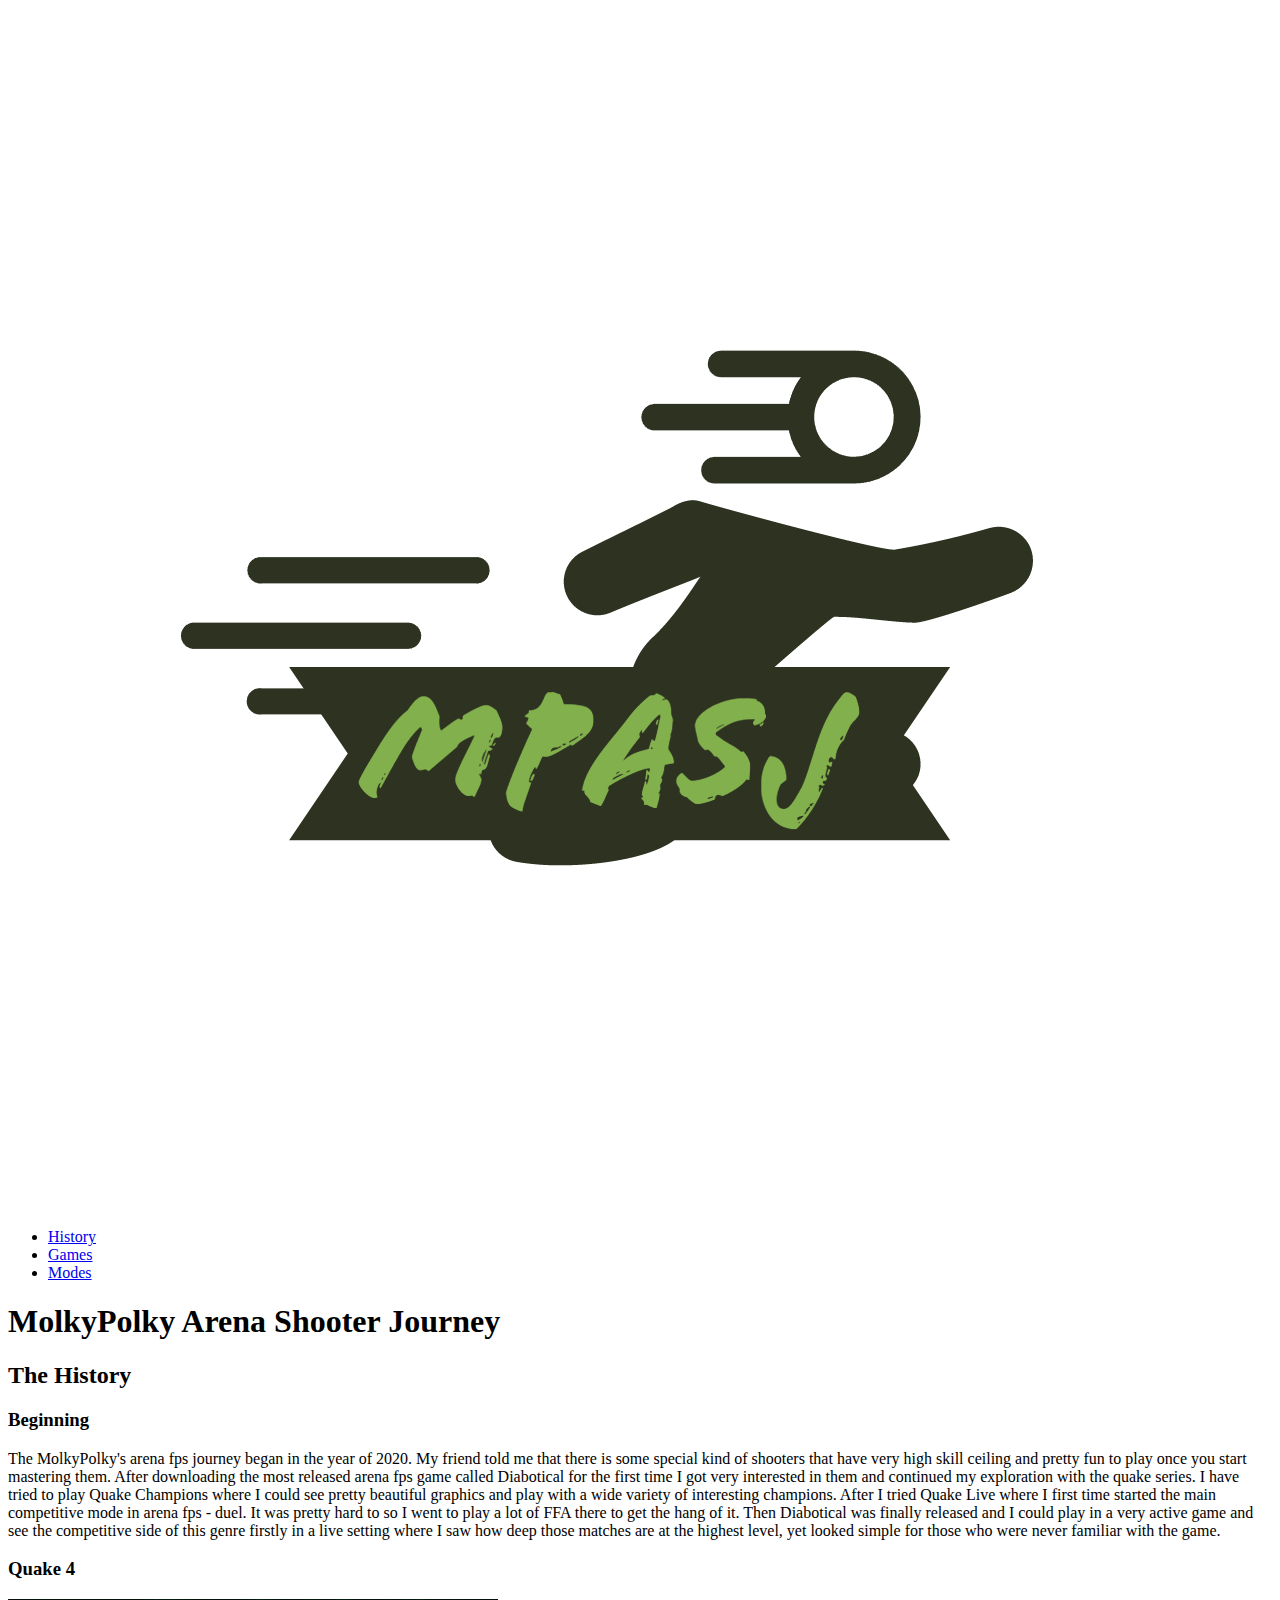
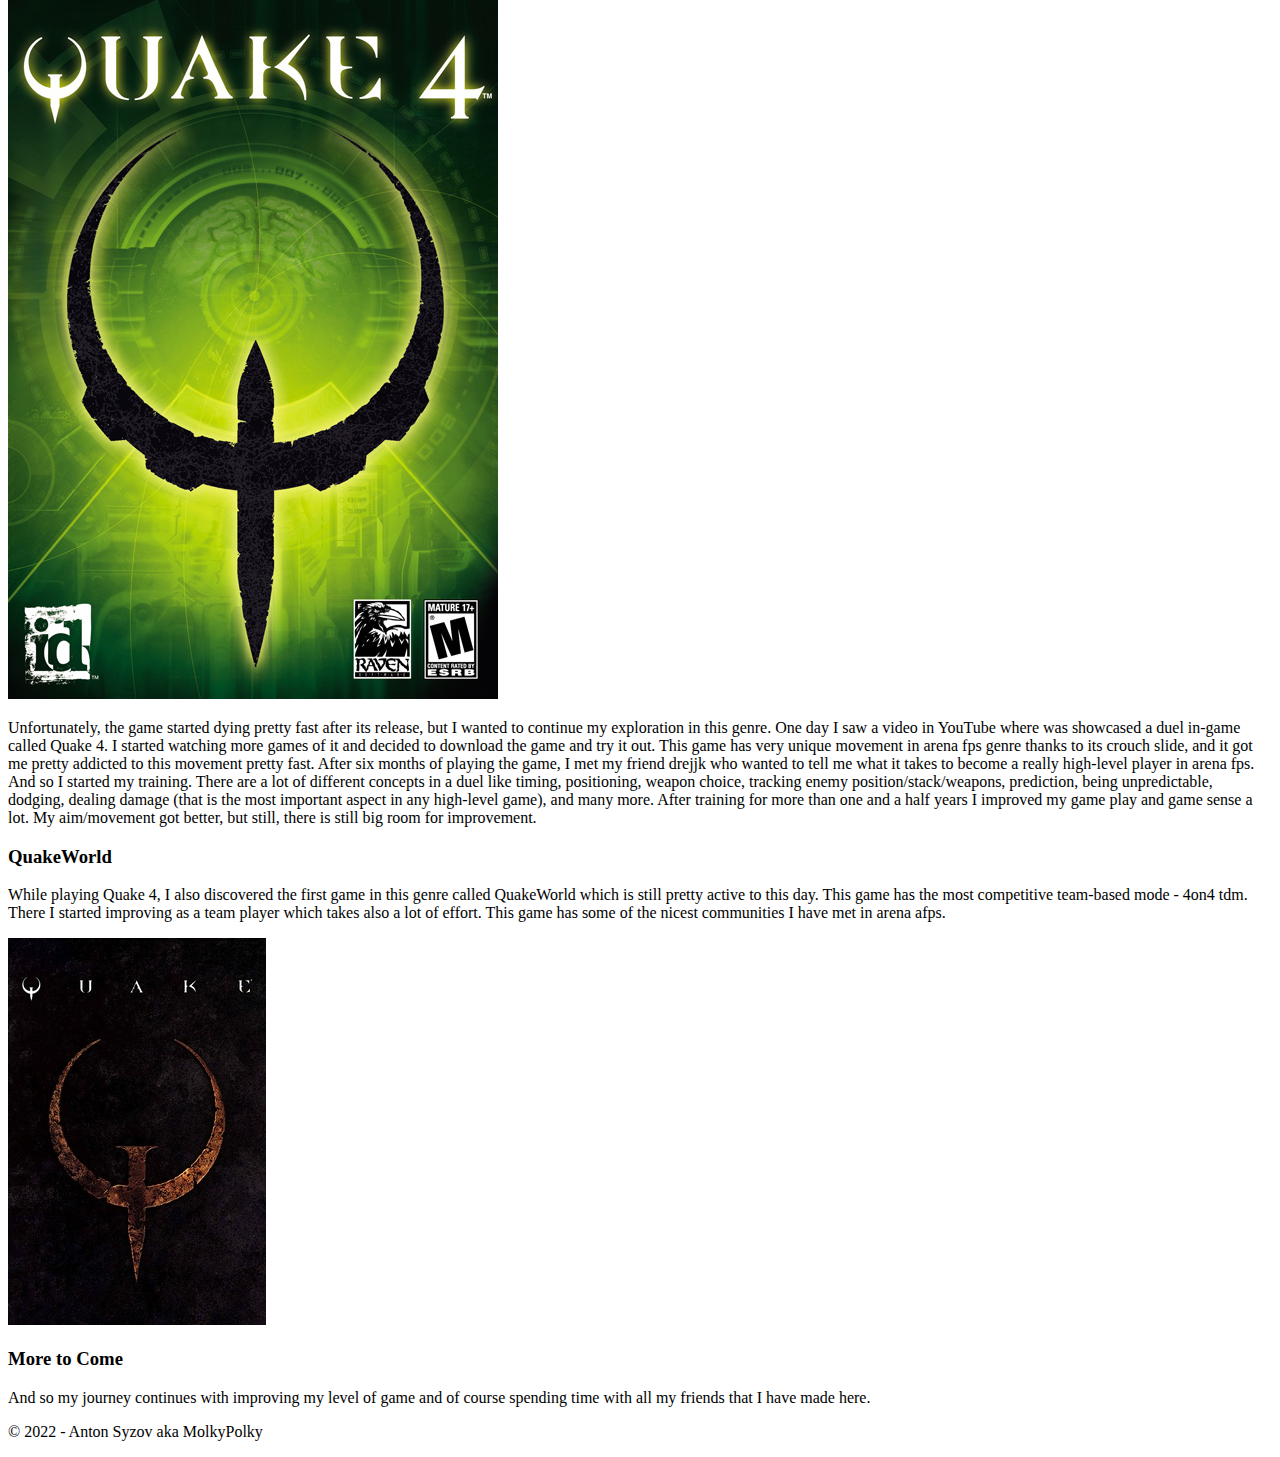
==== mpasj/index.html @ 193b8090 "mpasj html" ====
<!DOCTYPE html>
<html lang="en">
  <head>
    <meta charset="UTF-8" />
    <meta http-equiv="X-UA-Compatible" content="IE=edge" />
    <meta
      name="viewport"
      content="width=device-width, initial-scale=1.0"
    />
    <title>MolkyPolky Arena Shooter Journey | The History</title>
  </head>
  <body>
    <header>
      <a class="logo__link" href="index.html">
        <img class="logo__img" src="images/logo.png" alt="logo" />
      </a>
      <nav>
        <ul>
          <li><a href="index.html">History</a></li>
          <li><a href="games.html">Games</a></li>
          <li><a href="modes.html">Modes</a></li>
        </ul>
      </nav>
    </header>
    <div class="hero">
      <div class="hero-box">
        <!-- TODO: Find image or a video for background -->
      </div>
      <section class="hero-msg">
        <h1>MolkyPolky Arena Shooter Journey</h1>
      </section>
    </div>
    <main>
      <!-- TODO: https://www.w3schools.com/howto/howto_css_timeline.asp -->
      <h2>The History</h2>
      <h3>Beginning</h3>
      <p>
        The MolkyPolky's arena fps journey began in the year of 2020.
        My friend told me that there is some special kind of shooters
        that have very high skill ceiling and pretty fun to play once
        you start mastering them. After downloading the most released
        arena fps game called Diabotical for the first time I got very
        interested in them and continued my exploration with the quake
        series. I have tried to play Quake Champions where I could see
        pretty beautiful graphics and play with a wide variety of
        interesting champions. After I tried Quake Live where I first
        time started the main competitive mode in arena fps - duel. It
        was pretty hard to so I went to play a lot of FFA there to get
        the hang of it. Then Diabotical was finally released and I
        could play in a very active game and see the competitive side
        of this genre firstly in a live setting where I saw how deep
        those matches are at the highest level, yet looked simple for
        those who were never familiar with the game.
      </p>
      <h3>Quake 4</h3>
      <img src="images/Quake_4_cover.jpg" alt="quake 4" />
      <p>
        Unfortunately, the game started dying pretty fast after its
        release, but I wanted to continue my exploration in this
        genre. One day I saw a video in YouTube where was showcased a
        duel in-game called Quake 4. I started watching more games of
        it and decided to download the game and try it out. This game
        has very unique movement in arena fps genre thanks to its
        crouch slide, and it got me pretty addicted to this movement
        pretty fast. After six months of playing the game, I met my
        friend drejjk who wanted to tell me what it takes to become a
        really high-level player in arena fps. And so I started my
        training. There are a lot of different concepts in a duel like
        timing, positioning, weapon choice, tracking enemy
        position/stack/weapons, prediction, being unpredictable,
        dodging, dealing damage (that is the most important aspect in
        any high-level game), and many more. After training for more
        than one and a half years I improved my game play and game
        sense a lot. My aim/movement got better, but still, there is
        still big room for improvement.
      </p>
      <h3>QuakeWorld</h3>
      <p>
        While playing Quake 4, I also discovered the first game in
        this genre called QuakeWorld which is still pretty active to
        this day. This game has the most competitive team-based mode -
        4on4 tdm. There I started improving as a team player which
        takes also a lot of effort. This game has some of the nicest
        communities I have met in arena afps.
      </p>
      <img src="images/Quake1cover.jpg" alt="QuakeWorld" />
      <h3>More to Come</h3>
      <p>
        And so my journey continues with improving my level of game
        and of course spending time with all my friends that I have
        made here.
      </p>
    </main>
    <footer>
      <p>&copy; 2022 - Anton Syzov aka MolkyPolky</p>
    </footer>
  </body>
</html>
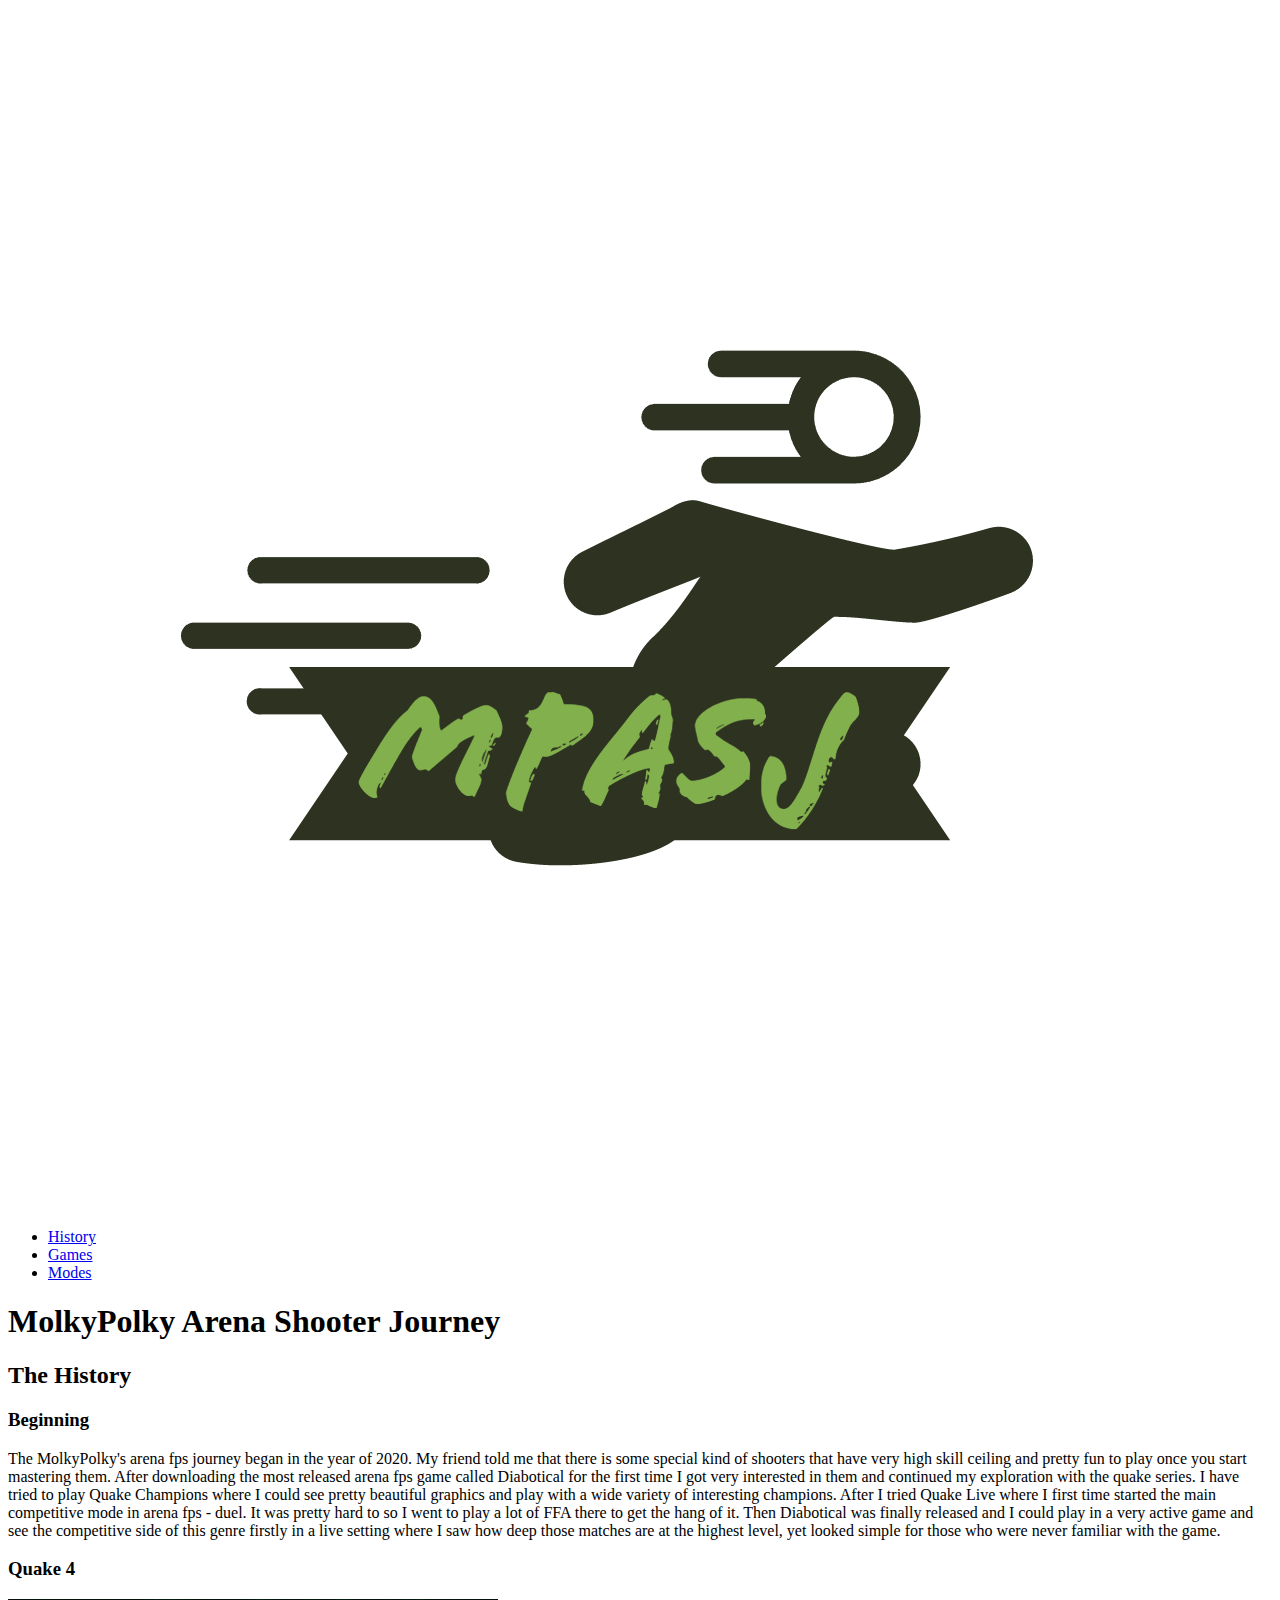
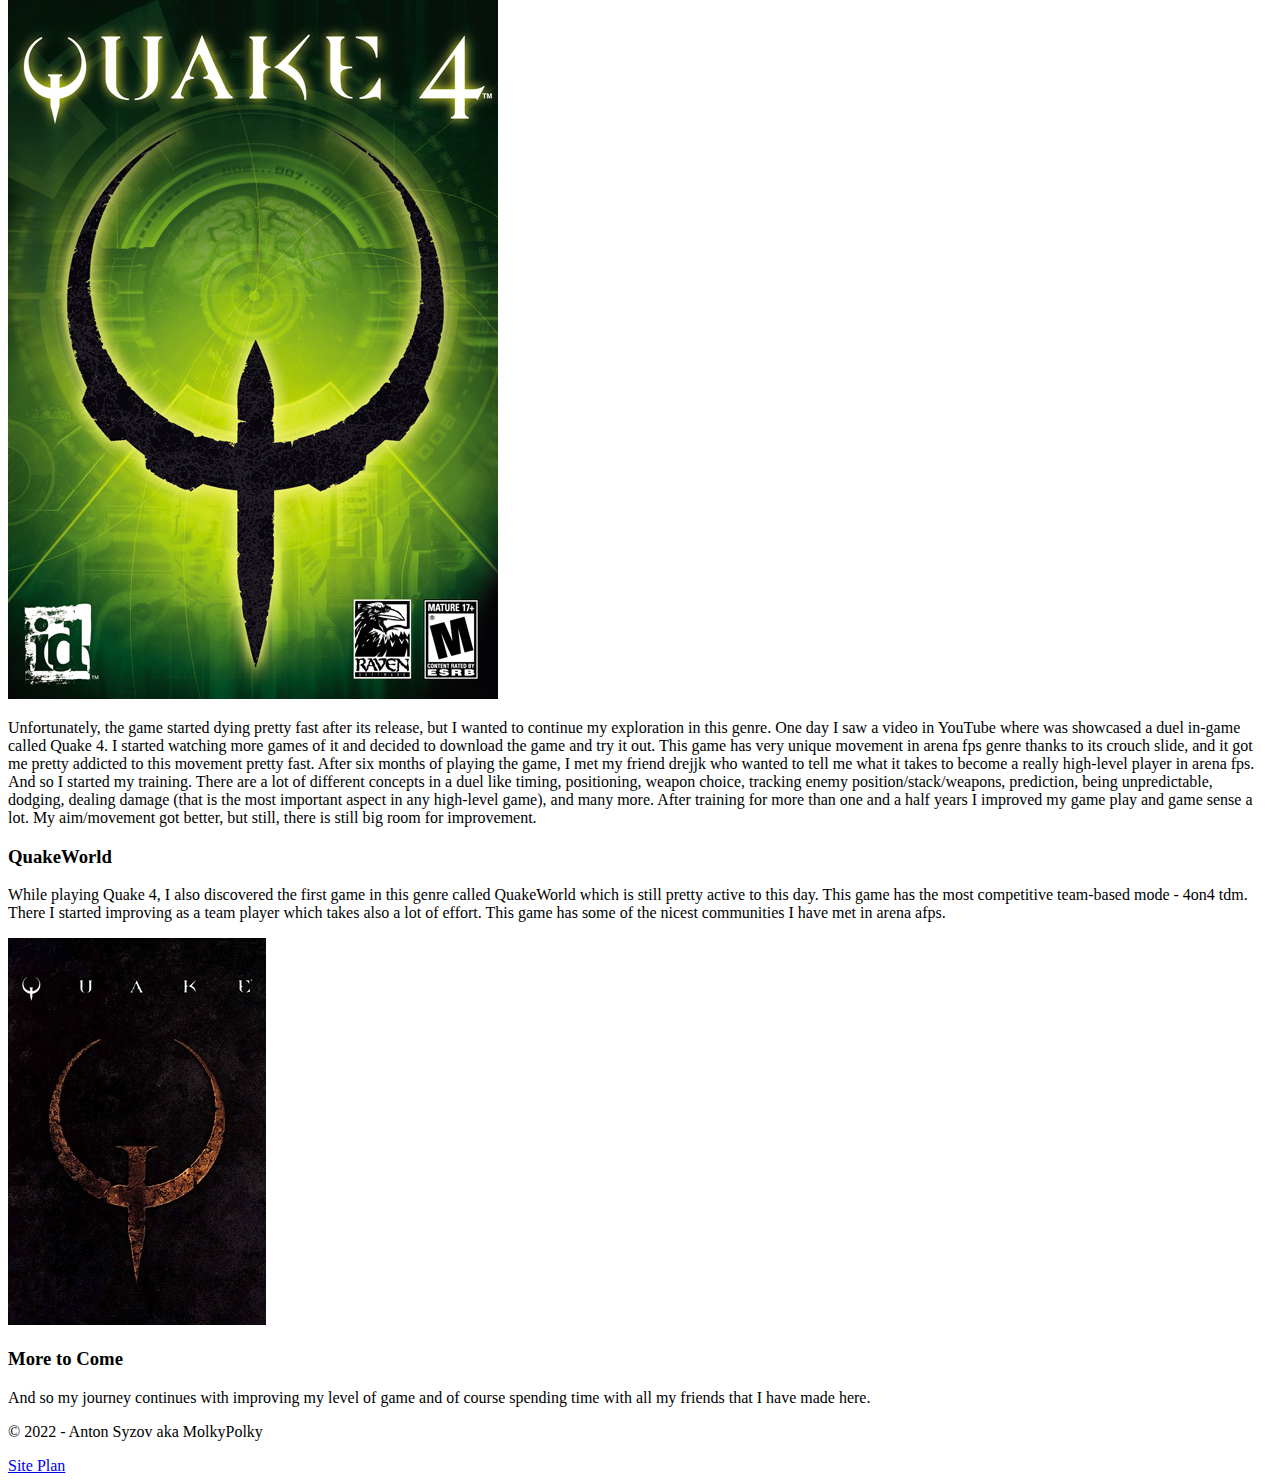
==== commit 4fd549de: "added mpasj site-plan link to footer" ====
--- a/mpasj/index.html
+++ b/mpasj/index.html
@@ -93,6 +93,7 @@
     </main>
     <footer>
       <p>&copy; 2022 - Anton Syzov aka MolkyPolky</p>
+      <a href="site-plan.html">Site Plan</a>
     </footer>
   </body>
 </html>
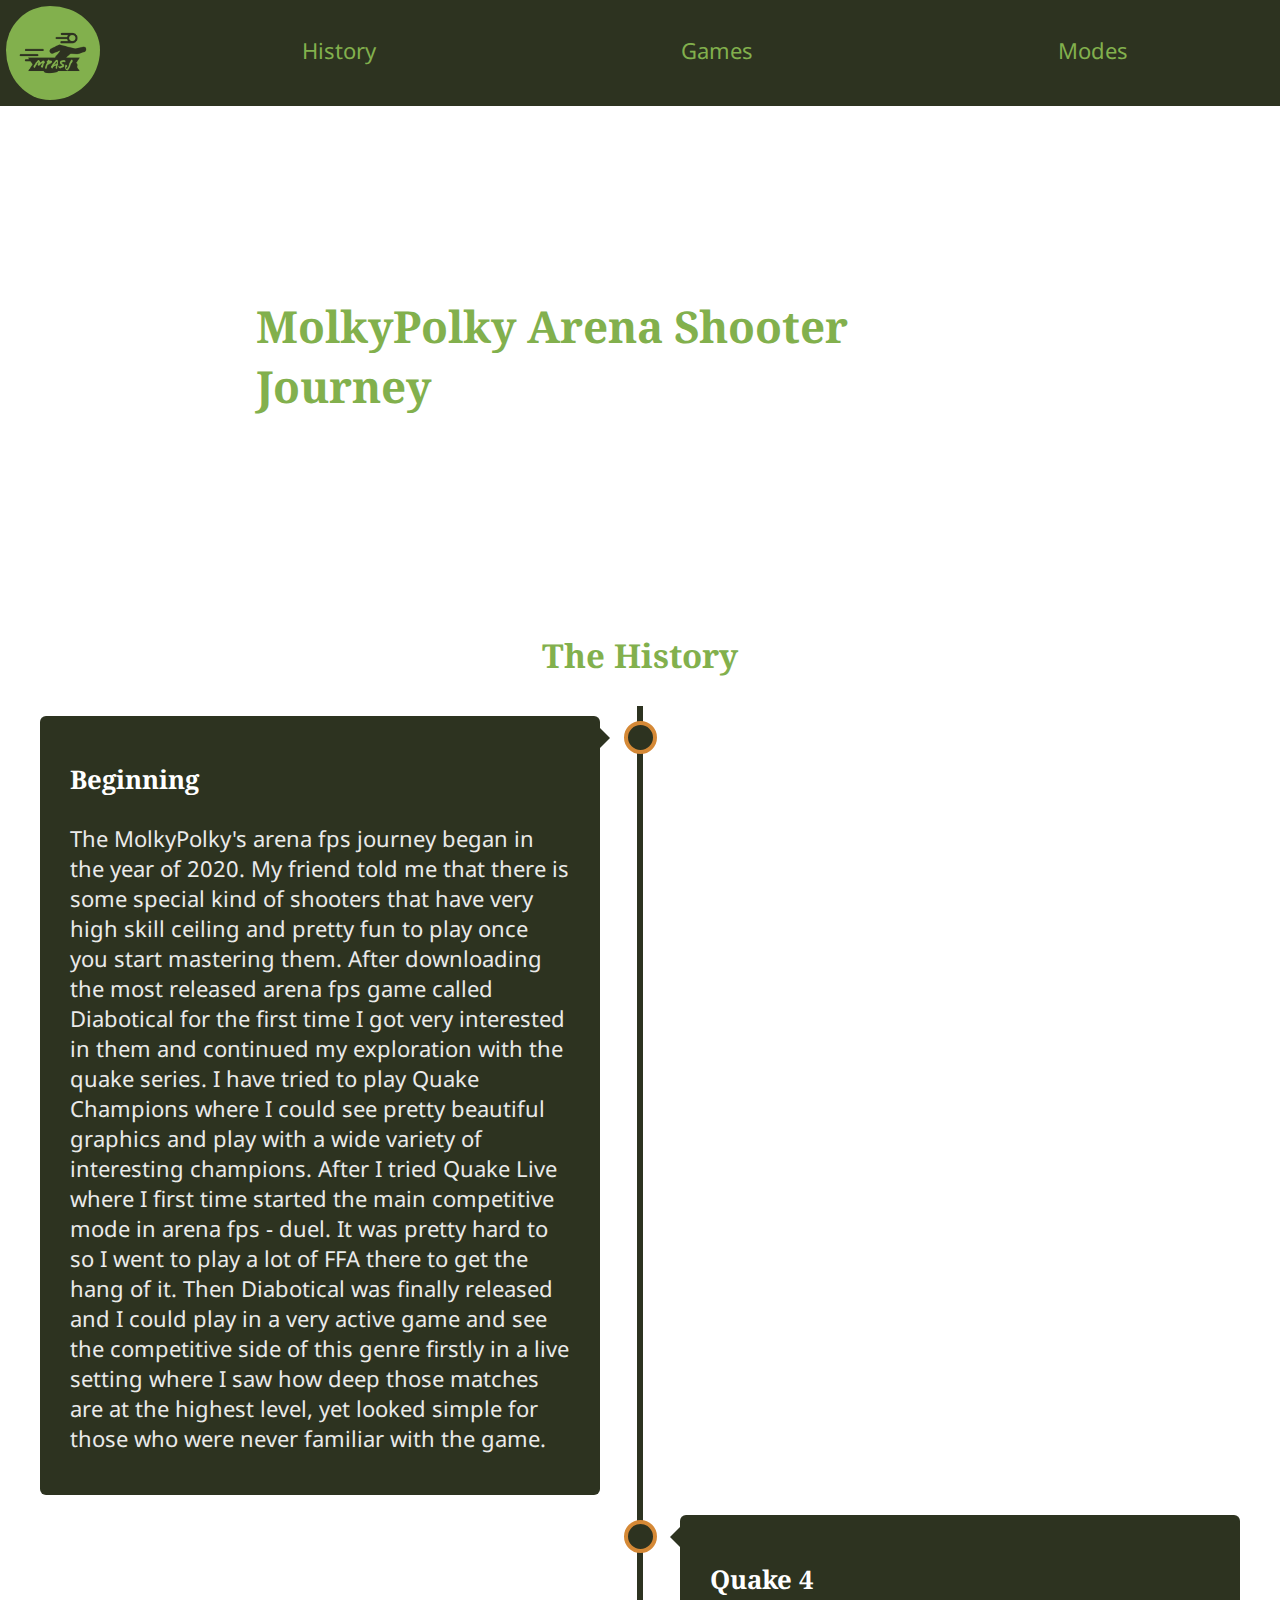
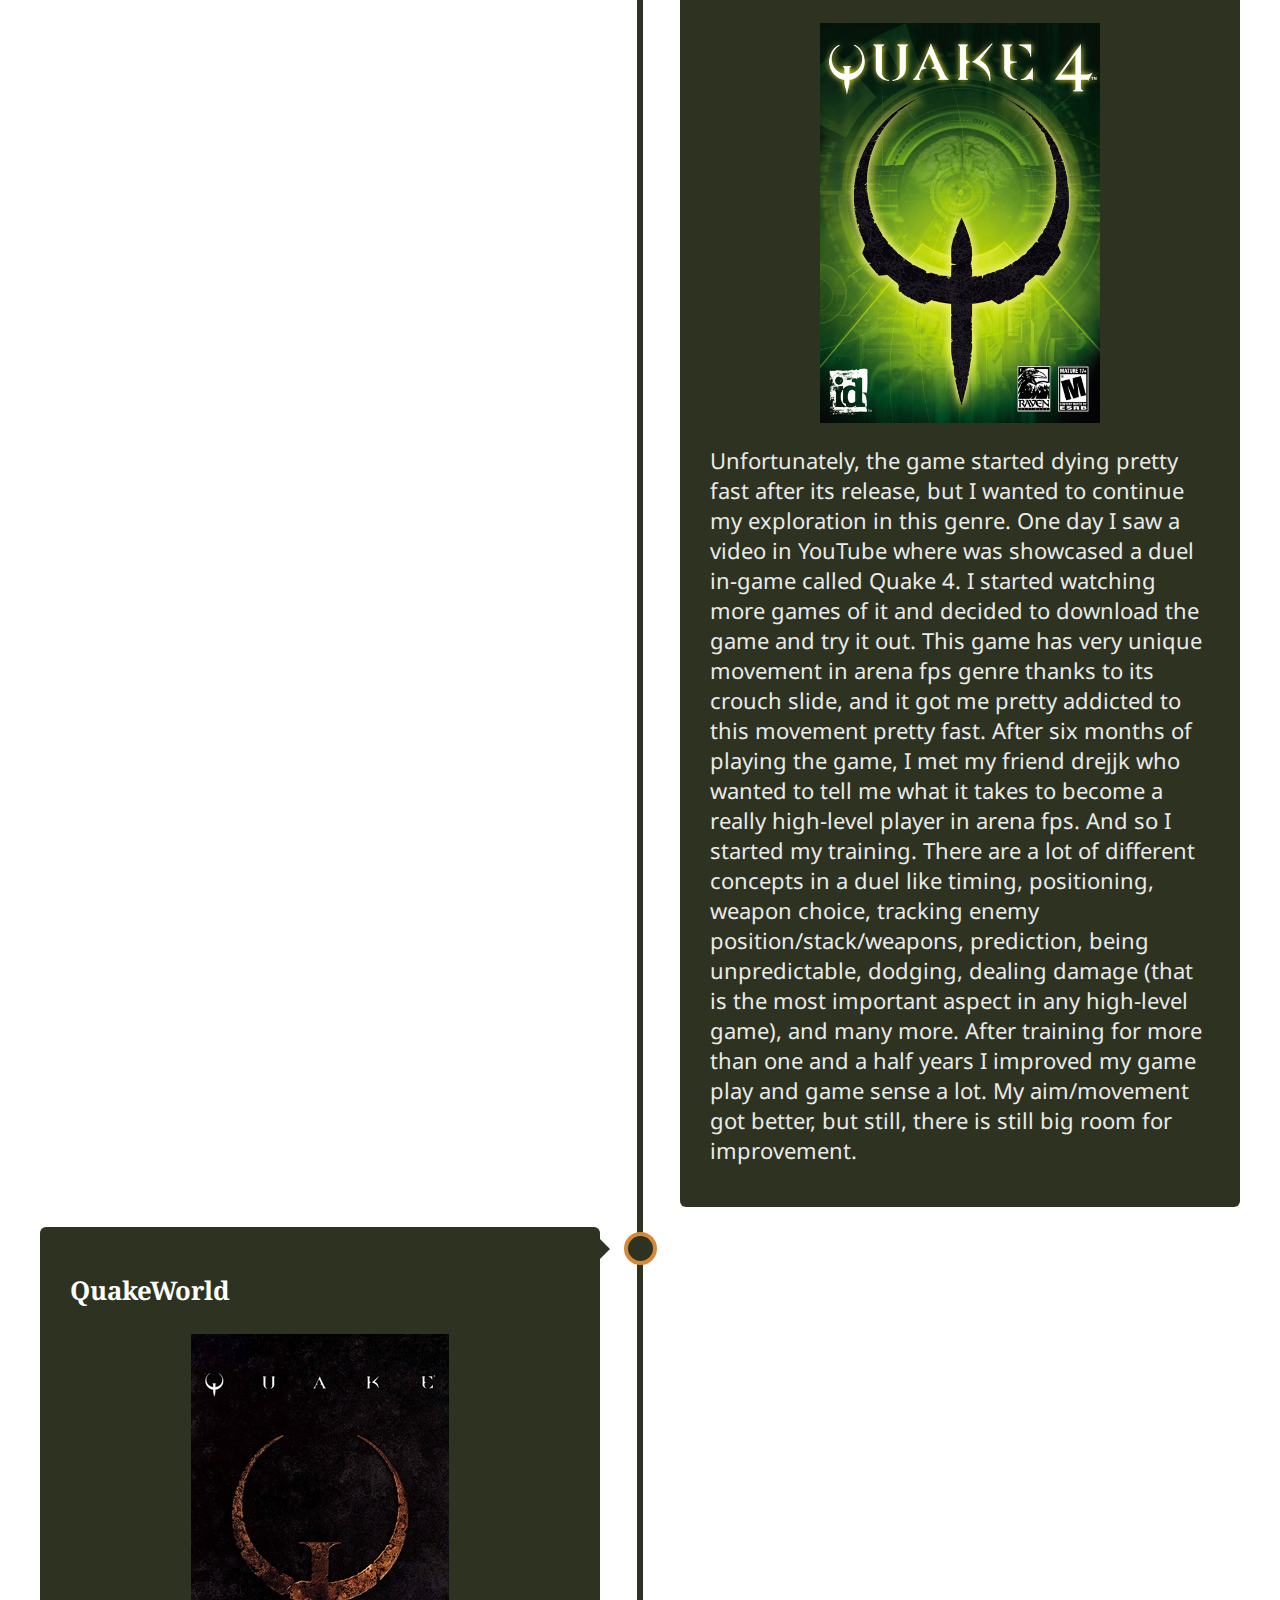
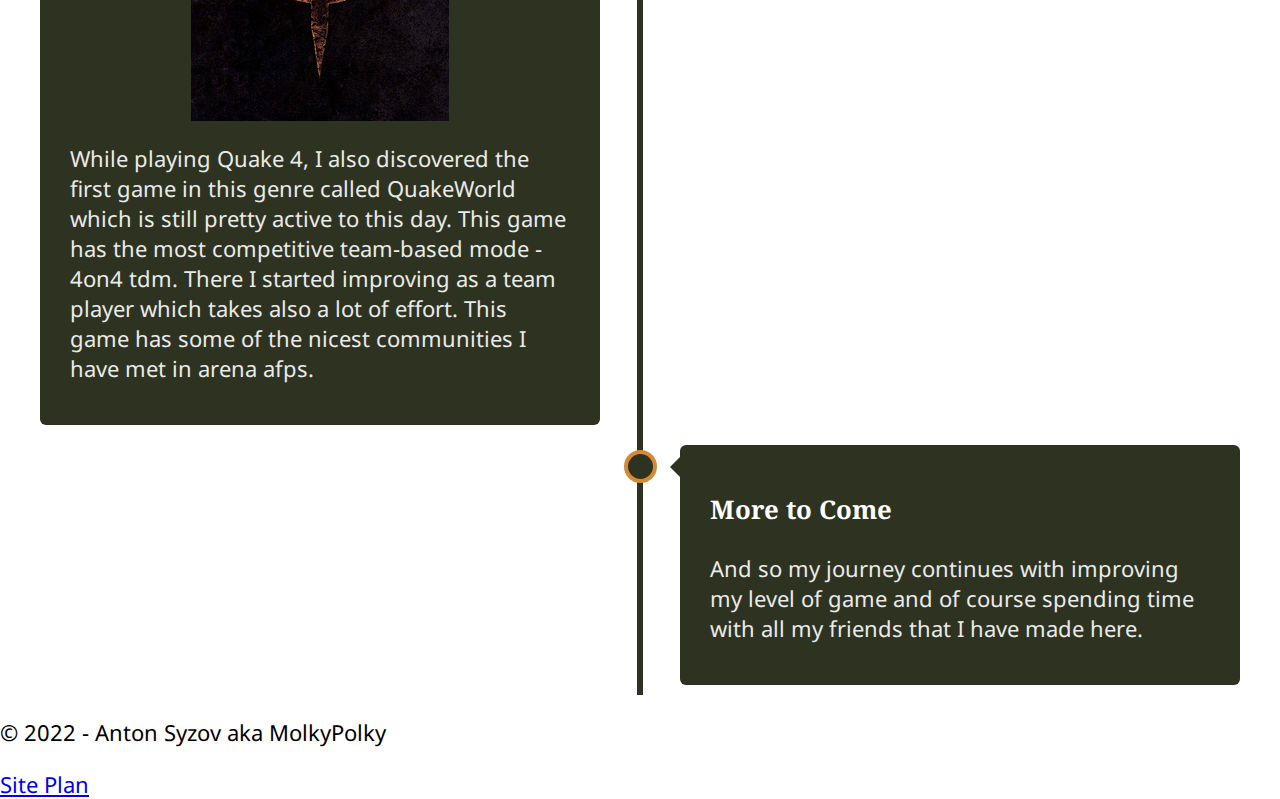
==== commit 67db2c6f: "mpasj history css" ====
--- a/mpasj/index.html
+++ b/mpasj/index.html
@@ -7,93 +7,119 @@
       name="viewport"
       content="width=device-width, initial-scale=1.0"
     />
+    <link rel="stylesheet" href="styles/style.css" />
     <title>MolkyPolky Arena Shooter Journey | The History</title>
   </head>
   <body>
-    <header>
-      <a class="logo__link" href="index.html">
-        <img class="logo__img" src="images/logo.png" alt="logo" />
-      </a>
-      <nav>
-        <ul>
-          <li><a href="index.html">History</a></li>
-          <li><a href="games.html">Games</a></li>
-          <li><a href="modes.html">Modes</a></li>
-        </ul>
-      </nav>
-    </header>
-    <div class="hero">
-      <div class="hero-box">
-        <!-- TODO: Find image or a video for background -->
+    <div id="content">
+      <header>
+        <a class="logo__link" href="index.html">
+          <img class="logo__img" src="images/logo.jpeg" alt="logo" />
+        </a>
+        <nav>
+          <a href="index.html">History</a>
+          <a href="games.html">Games</a>
+          <a href="modes.html">Modes</a>
+        </nav>
+      </header>
+      <div class="hero">
+        <div class="hero-box">
+          <!-- TODO: Find image or a video for background -->
+        </div>
+        <section class="hero-msg">
+          <h1>MolkyPolky Arena Shooter Journey</h1>
+        </section>
       </div>
-      <section class="hero-msg">
-        <h1>MolkyPolky Arena Shooter Journey</h1>
-      </section>
+      <main class="history-main">
+        <!-- TODO: https://www.w3schools.com/howto/howto_css_timeline.asp -->
+        <h2>The History</h2>
+        <div class="timeline">
+          <div class="container left">
+            <div class="content">
+              <h3>Beginning</h3>
+              <p>
+                The MolkyPolky's arena fps journey began in the year
+                of 2020. My friend told me that there is some special
+                kind of shooters that have very high skill ceiling and
+                pretty fun to play once you start mastering them.
+                After downloading the most released arena fps game
+                called Diabotical for the first time I got very
+                interested in them and continued my exploration with
+                the quake series. I have tried to play Quake Champions
+                where I could see pretty beautiful graphics and play
+                with a wide variety of interesting champions. After I
+                tried Quake Live where I first time started the main
+                competitive mode in arena fps - duel. It was pretty
+                hard to so I went to play a lot of FFA there to get
+                the hang of it. Then Diabotical was finally released
+                and I could play in a very active game and see the
+                competitive side of this genre firstly in a live
+                setting where I saw how deep those matches are at the
+                highest level, yet looked simple for those who were
+                never familiar with the game.
+              </p>
+            </div>
+          </div>
+          <div class="container right">
+            <div class="content">
+              <h3>Quake 4</h3>
+              <img src="images/Quake_4_cover.jpg" alt="quake 4" />
+              <p>
+                Unfortunately, the game started dying pretty fast
+                after its release, but I wanted to continue my
+                exploration in this genre. One day I saw a video in
+                YouTube where was showcased a duel in-game called
+                Quake 4. I started watching more games of it and
+                decided to download the game and try it out. This game
+                has very unique movement in arena fps genre thanks to
+                its crouch slide, and it got me pretty addicted to
+                this movement pretty fast. After six months of playing
+                the game, I met my friend drejjk who wanted to tell me
+                what it takes to become a really high-level player in
+                arena fps. And so I started my training. There are a
+                lot of different concepts in a duel like timing,
+                positioning, weapon choice, tracking enemy
+                position/stack/weapons, prediction, being
+                unpredictable, dodging, dealing damage (that is the
+                most important aspect in any high-level game), and
+                many more. After training for more than one and a half
+                years I improved my game play and game sense a lot. My
+                aim/movement got better, but still, there is still big
+                room for improvement.
+              </p>
+            </div>
+          </div>
+          <div class="container left">
+            <div class="content">
+              <h3>QuakeWorld</h3>
+              <img src="images/Quake1cover.jpg" alt="QuakeWorld" />
+              <p>
+                While playing Quake 4, I also discovered the first
+                game in this genre called QuakeWorld which is still
+                pretty active to this day. This game has the most
+                competitive team-based mode - 4on4 tdm. There I
+                started improving as a team player which takes also a
+                lot of effort. This game has some of the nicest
+                communities I have met in arena afps.
+              </p>
+            </div>
+          </div>
+          <div class="container right">
+            <div class="content">
+              <h3>More to Come</h3>
+              <p>
+                And so my journey continues with improving my level of
+                game and of course spending time with all my friends
+                that I have made here.
+              </p>
+            </div>
+          </div>
+        </div>
+      </main>
+      <footer>
+        <p>&copy; 2022 - Anton Syzov aka MolkyPolky</p>
+        <a href="site-plan.html">Site Plan</a>
+      </footer>
     </div>
-    <main>
-      <!-- TODO: https://www.w3schools.com/howto/howto_css_timeline.asp -->
-      <h2>The History</h2>
-      <h3>Beginning</h3>
-      <p>
-        The MolkyPolky's arena fps journey began in the year of 2020.
-        My friend told me that there is some special kind of shooters
-        that have very high skill ceiling and pretty fun to play once
-        you start mastering them. After downloading the most released
-        arena fps game called Diabotical for the first time I got very
-        interested in them and continued my exploration with the quake
-        series. I have tried to play Quake Champions where I could see
-        pretty beautiful graphics and play with a wide variety of
-        interesting champions. After I tried Quake Live where I first
-        time started the main competitive mode in arena fps - duel. It
-        was pretty hard to so I went to play a lot of FFA there to get
-        the hang of it. Then Diabotical was finally released and I
-        could play in a very active game and see the competitive side
-        of this genre firstly in a live setting where I saw how deep
-        those matches are at the highest level, yet looked simple for
-        those who were never familiar with the game.
-      </p>
-      <h3>Quake 4</h3>
-      <img src="images/Quake_4_cover.jpg" alt="quake 4" />
-      <p>
-        Unfortunately, the game started dying pretty fast after its
-        release, but I wanted to continue my exploration in this
-        genre. One day I saw a video in YouTube where was showcased a
-        duel in-game called Quake 4. I started watching more games of
-        it and decided to download the game and try it out. This game
-        has very unique movement in arena fps genre thanks to its
-        crouch slide, and it got me pretty addicted to this movement
-        pretty fast. After six months of playing the game, I met my
-        friend drejjk who wanted to tell me what it takes to become a
-        really high-level player in arena fps. And so I started my
-        training. There are a lot of different concepts in a duel like
-        timing, positioning, weapon choice, tracking enemy
-        position/stack/weapons, prediction, being unpredictable,
-        dodging, dealing damage (that is the most important aspect in
-        any high-level game), and many more. After training for more
-        than one and a half years I improved my game play and game
-        sense a lot. My aim/movement got better, but still, there is
-        still big room for improvement.
-      </p>
-      <h3>QuakeWorld</h3>
-      <p>
-        While playing Quake 4, I also discovered the first game in
-        this genre called QuakeWorld which is still pretty active to
-        this day. This game has the most competitive team-based mode -
-        4on4 tdm. There I started improving as a team player which
-        takes also a lot of effort. This game has some of the nicest
-        communities I have met in arena afps.
-      </p>
-      <img src="images/Quake1cover.jpg" alt="QuakeWorld" />
-      <h3>More to Come</h3>
-      <p>
-        And so my journey continues with improving my level of game
-        and of course spending time with all my friends that I have
-        made here.
-      </p>
-    </main>
-    <footer>
-      <p>&copy; 2022 - Anton Syzov aka MolkyPolky</p>
-      <a href="site-plan.html">Site Plan</a>
-    </footer>
   </body>
 </html>
--- a/mpasj/styles/style.css
+++ b/mpasj/styles/style.css
@@ -0,0 +1,259 @@
+@import url('https://fonts.googleapis.com/css?family=Noto+Serif|Noto+Sans');
+
+:root {
+  --primary-color: #82b04d;
+  --secondary-color: #2d3320;
+  --accent1-color: #d58936;
+  --accent2-color: white;
+
+  /* change the values below to your chosen font(s) */
+  --heading-font: 'Noto Serif';
+  --paragraph-font: 'Noto Sans', Helvetica, sans-serif;
+
+  /* these colors below should be chosen from among your palette colors above */
+  --headline-color-on-white: #82b04d; /* headlines on a white background */
+  --headline-color-on-color: white; /* headlines on a colored background */
+  --paragraph-color-on-white: #82b04d; /* paragraph text on a white background */
+  --paragraph-color-on-color: white; /* paragraph text on a colored background */
+  --paragraph-background-color: #82b04d;
+  --nav-link-color: #82b04d;
+  --nav-background-color: #2d3320;
+  --nav-hover-link-color: white;
+  --nav-hover-background-color: #82b04d;
+}
+
+* {
+  box-sizing: border-box;
+}
+
+body {
+  font-family: var(--paragraph-font);
+  font-size: 22px;
+  padding: 0;
+  margin: 0;
+}
+
+h1,
+h2,
+h3,
+h4,
+h5,
+h6 {
+  font-family: var(--heading-font);
+  color: var(--heading-font);
+}
+
+h2 {
+  text-align: center;
+}
+
+#content {
+  max-width: 1400px;
+  margin: 0 auto;
+}
+
+header {
+  background-color: var(--secondary-color);
+  display: grid;
+  grid-template-columns: 150px auto;
+}
+
+.logo__link {
+}
+
+.logo__img {
+  padding-top: 6px;
+  padding-left: 6px;
+  width: 100px;
+  border-radius: 50%;
+}
+
+nav {
+  display: flex;
+  justify-content: space-around;
+}
+
+nav a {
+  text-align: center;
+  text-decoration: none;
+  color: var(--nav-link-color);
+  padding: 35px;
+}
+
+nav a:hover {
+  background-color: var(--nav-hover-background-color);
+  color: var(--nav-hover-link-color);
+}
+
+.hero {
+  display: grid;
+  grid-template-columns: 1fr 3fr 1fr;
+  grid-template-rows: 1fr 3fr 1fr;
+}
+
+.hero-box {
+  background-color: var(--accent2-color);
+  width: 100%;
+  height: 500px;
+  grid-column: 1/4;
+  grid-row: 1/4;
+}
+
+.hero-msg {
+  grid-column: 2/3;
+  grid-row: 2/3;
+  display: flex;
+  justify-content: center;
+  align-items: center;
+}
+
+.hero-msg h1 {
+  color: var(--headline-color-on-white);
+}
+
+.history-main {
+  background-color: white;
+}
+
+.history-main h2 {
+  color: var(--headline-color-on-white);
+}
+
+.timeline {
+  position: relative;
+  max-width: 1400px;
+  margin: 0 auto;
+}
+
+/* The actual timeline (the vertical ruler) */
+.timeline::after {
+  content: '';
+  position: absolute;
+  width: 6px;
+  background-color: var(--secondary-color);
+  top: 0;
+  bottom: 0;
+  left: 50%;
+  margin-left: -3px;
+}
+
+/* Container around content */
+.container {
+  padding: 10px 40px;
+  position: relative;
+  background-color: inherit;
+  width: 50%;
+}
+
+/* The circles on the timeline */
+.container::after {
+  content: '';
+  position: absolute;
+  width: 25px;
+  height: 25px;
+  right: -17px;
+  background-color: var(--secondary-color);
+  border: 4px solid var(--accent1-color);
+  top: 15px;
+  border-radius: 50%;
+  z-index: 1;
+}
+
+/* Place the container to the left */
+.left {
+  left: 0;
+}
+
+/* Place the container to the right */
+.right {
+  left: 50%;
+}
+
+/* Add arrows to the left container (pointing right) */
+.left::before {
+  content: ' ';
+  height: 0;
+  position: absolute;
+  top: 22px;
+  width: 0;
+  z-index: 1;
+  right: 30px;
+  border: medium solid var(--secondary-color);
+  border-width: 10px 0 10px 10px;
+  border-color: transparent transparent transparent
+    var(--secondary-color);
+}
+
+/* Add arrows to the right container (pointing left) */
+.right::before {
+  content: ' ';
+  height: 0;
+  position: absolute;
+  top: 22px;
+  width: 0;
+  z-index: 1;
+  left: 30px;
+  border: medium solid var(--secondary-color);
+  border-width: 10px 10px 10px 0;
+  border-color: transparent var(--secondary-color) transparent
+    transparent;
+}
+
+/* Fix the circle for containers on the right side */
+.right::after {
+  left: -16px;
+}
+
+/* The actual content */
+.content {
+  padding: 20px 30px;
+  background-color: var(--secondary-color);
+  position: relative;
+  border-radius: 6px;
+  color: #eaeaea;
+}
+
+.content h3 {
+  color: var(--headline-color-on-color);
+}
+
+.content img {
+  max-height: 400px;
+  margin: 0 auto;
+  display: block;
+}
+
+/* Media queries - Responsive timeline on screens less than 600px wide */
+@media screen and (max-width: 600px) {
+  /* Place the timelime to the left */
+  .timeline::after {
+    left: 31px;
+  }
+
+  /* Full-width containers */
+  .container {
+    width: 100%;
+    padding-left: 70px;
+    padding-right: 25px;
+  }
+
+  /* Make sure that all arrows are pointing leftwards */
+  .container::before {
+    left: 60px;
+    border: medium solid var(--secondary-color);
+    border-width: 10px 10px 10px 0;
+    border-color: transparent var(--secondary-color) transparent
+      transparent;
+  }
+
+  /* Make sure all circles are at the same spot */
+  .left::after,
+  .right::after {
+    left: 15px;
+  }
+
+  /* Make all right containers behave like the left ones */
+  .right {
+    left: 0%;
+  }
+}
